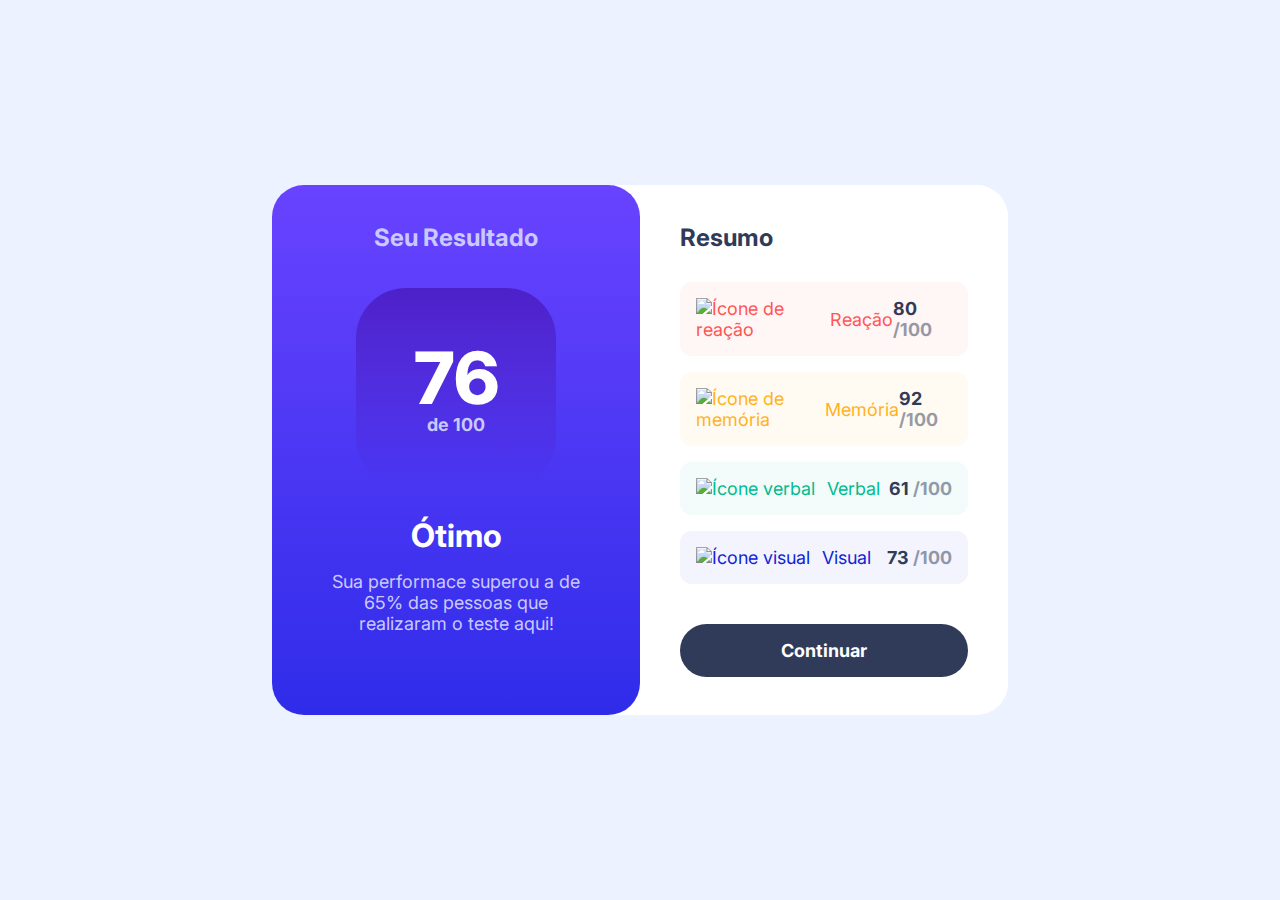
==== index.html @ 9bfc2f1f "arrumando" ====
<!DOCTYPE html>
<html lang="pt-BR">
<head>
    <meta charset="UTF-8">
    <meta name="viewport" content="width=device-width, initial-scale=1.0">
    <link rel="stylesheet" href="style.css">
    <link rel="preconnect" href="https://fonts.googleapis.com">
    <link rel="preconnect" href="https://fonts.gstatic.com" crossorigin>
    <link href="https://fonts.googleapis.com/css2?family=Inter:wght@100..900&family=Overpass:ital,wght@0,100..900;1,100..900&display=swap" rel="stylesheet">
    <title>Resultados</title>
</head>
<body>
    <main>
        <section class="resultado">
            <h1>Seu Resultado</h1>

            <div>
              <strong>76</strong>  
              <strong>de 100</strong>
            </div>


            <h2>Ótimo</h2>
            <p>Sua performace superou a de 65% das pessoas que realizaram o teste aqui!</p>
        </section>

        <section class="resumo">
            <h2>Resumo</h2>
             <div class="resumo_reacao">
                <div>
                    <img src="images/icon-reaction.svg" alt="Ícone de reação">
                <span>Reação</span>
                </div>
                
                <strong>80 <span>/100</span></strong>
             </div>
             <div class="resumo_memoria">
                <div>
                    <img src="images/icon-memory.svg" alt="Ícone de memória">
                <span>Memória</span>
                </div>
                
                <strong>92 <span>/100</span></strong>
             </div>
             <div class="resumo_verbal">
                <div>
                    <img src="images/icon-verbal.svg" alt="Ícone verbal">
                <span>Verbal</span>
                </div>
                
                <strong>61 <span>/100</span></strong>
             </div>
             <div class="resumo_visual">
                <div>
                    <img src="images/icon-visual.svg" alt="Ícone visual">
                <span>Visual</span>
                </div>
                
                <strong>73 <span>/100</span></strong>
             </div>

             <button>Continuar</button>

        </section>
    </main>
</body>
</html>
---- style.css ----
*{
    margin: 0;
    padding: 0;
    box-sizing: border-box;
    font-family: "Inter", sans-serif;
}

:root {
    font-size: 62.5%;
    --resultado-bg: linear-gradient(180deg, #75F  0%, #6943FF 0.01%, #2F2CE9 100%);
    --media-bg: linear-gradient(180deg, #4D21C9 0%, rgba(37, 33, 201, 0.00) 100%, rgba(37, 33, 201, 0.00) 100%);
    --white: #FFF;
    --light-blue: #CAC9FF;
    --dark-navy: #303B59;
    --resumo-div-bg: linear-gradient(0deg, rgba(255, 255, 255, 0.95) 0%,  rgba(255, 255, 255, 0.95) 100%);
    --reacao-bg: #FF5555;
    --memoria-bg: #FFB21E;
    --verbal-bg: #00BB8F;
    --visual-bg: #1125D6;
    --very-light-blue: #ECF2FF;
}

body{
    font-size: 1.6rem;
    background: var(--very-light-blue);
}

.resultado{
    padding-block: 2.4rem;
    background: var(--resultado-bg);
    text-align: center;
    color: var(--white);
    border-radius: 0 0 3.2rem 3.2rem;
}

.resultado h1{
    font-size: 1.8rem;
    color: var(--light-blue);
    margin-bottom: 2.5rem;
}

.resultado div{
    width: 14rem;
    height: 14rem;
    background: var(--media-bg);
    margin-inline: auto;
    border-radius: 50px;
    display: flex;
    flex-direction: column;
    justify-content: center;
    margin-bottom: 2.4rem;
}

.resultado div strong:nth-of-type(1){
    font-size: 5.6rem;
    font-weight: 800;
    line-height: 7.2rem;
}

.resultado div strong:nth-of-type(2){
    color: var(--light-blue);
}

.resultado h2{
    font-size: 2.4rem;
    margin-bottom: 1rem;
}

.resultado p{
    max-width: 26rem;
    margin-inline: auto;
    color: var(--light-blue);
}

.resumo{
    padding: 2.4rem 3.2rem;
    background: var(--white);
}

.resumo h2{
    color: var(--dark-navy);
    font-size: 1.8rem;
    margin-bottom: 2.5rem;
}

.resumo > div{
    display: flex;
    justify-content: space-between;
    align-items: center;
    padding: 1.6rem;
    border-radius: 1.2rem;
    margin-bottom: 1.6rem;
}

.resumo > div div {
    display: flex;
    align-items: center;
    gap: 1.2rem;
}

.resumo > div strong {
    color: var(--dark-navy);
}

.resumo > div strong span {
    opacity: 0.5;
}

.resumo_reacao{
background: var(--reacao-bg) var(--resumo-div-bg);
color: var(--reacao-bg);
}

.resumo_memoria {
    background: var(--memoria-bg) var(--resumo-div-bg);
    color: var(--memoria-bg);
}

.resumo_verbal {
    background: var(--verbal-bg) var(--resumo-div-bg);
    color: var(--verbal-bg);
}

.resumo_visual{
    background: var(--visual-bg) var(--resumo-div-bg);
    color: var(--visual-bg);
}

.resumo button {
   margin-top: o.8rem; 
   width: 100%;
   border: none;
   background: var(--dark-navy);
   color: var(--white);
   padding-block: 1.6rem;
   border-radius: 12.8rem;
   font-size: 1.8rem;
   font-weight: 700;
}

@media (min-width: 736px) {

    body{
        min-height: 100svh;
        display: flex;
        justify-content: center;
        align-items: center;
     }

     main{
        display:grid;
        grid-template-columns: 1fr 1fr;
        max-width: 736px;
        background: var(--white);
        border-radius: 3.2rem;
     }

     .resultado {
        padding-block: 3.8rem;
        border-radius: 3.2rem;
     }

     .resultado h1 {
        font-size: 2.4rem;
        margin-bottom: 3.6rem;
     }

     .resultado div {
        width: 20rem;
        height: 20rem;
        margin-bottom: 2.8rem;
     }

     .resultado div strong:nth-of-type(1) {
        font-size: 7.2rem;
     }

     .resultado div strong:nth-of-type(2) {
        font-size: 1.8rem;
     }


     .resultado h2 {
        font-size: 3.2rem;
        margin-bottom: 1.6rem;
     }
     .resultado p{
        font-size: 1.8rem;
     }
     .resumo {
        padding: 3.8rem 4rem;
        border-radius: 3.2rem;
     }
    
     .resumo h2 {
        font-size: 2.4rem;
        margin-bottom: 3rem;
     }

     .resumo div {
        font-size: 1.8rem;
     }

     .resumo button {
        margin-top: 2.4rem;
       
     }

     .resumo button:hover {
        background: var(--resultado-bg);
        cursor: pointer;
     }
}
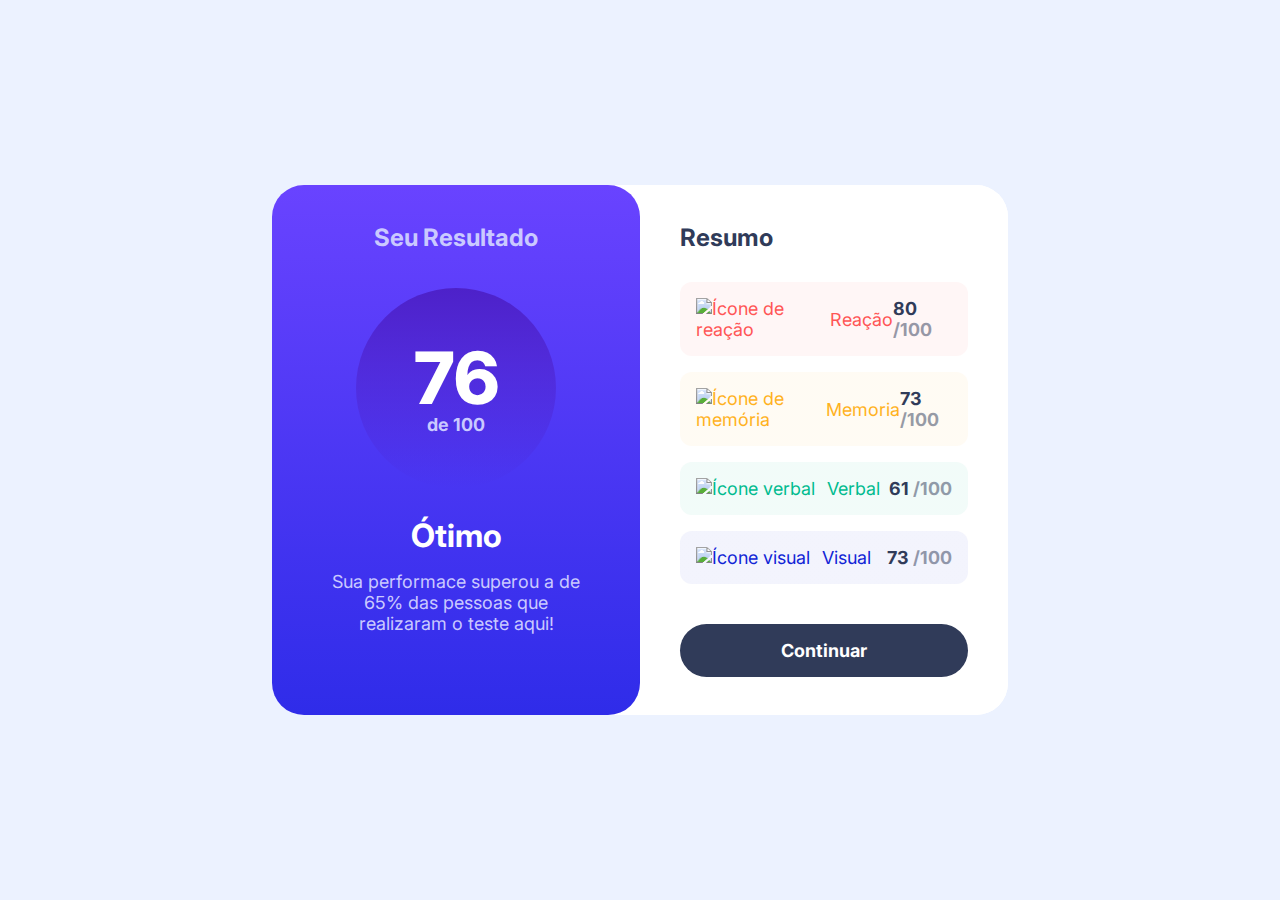
==== commit 2bdd0dd8: "corrigindo" ====
--- a/index.html
+++ b/index.html
@@ -32,23 +32,25 @@
                 <span>Reação</span>
                 </div>
                 
-                <strong>80 <span>/100</span></strong>
+                <strong> 80 <span> /100</span></strong>
              </div>
              <div class="resumo_memoria">
                 <div>
                     <img src="images/icon-memory.svg" alt="Ícone de memória">
-                <span>Memória</span>
+                    <span>Memoria</span>
                 </div>
                 
-                <strong>92 <span>/100</span></strong>
+                <strong>73 <span> /100</span></strong>
              </div>
+
              <div class="resumo_verbal">
                 <div>
                     <img src="images/icon-verbal.svg" alt="Ícone verbal">
                 <span>Verbal</span>
                 </div>
                 
-                <strong>61 <span>/100</span></strong>
+                <strong> 
+                    61 <span> /100</span></strong>
              </div>
              <div class="resumo_visual">
                 <div>
@@ -56,7 +58,7 @@
                 <span>Visual</span>
                 </div>
                 
-                <strong>73 <span>/100</span></strong>
+                <strong>73 <span> /100</span></strong>
              </div>
 
              <button>Continuar</button>
--- a/style.css
+++ b/style.css
@@ -44,7 +44,7 @@
     height: 14rem;
     background: var(--media-bg);
     margin-inline: auto;
-    border-radius: 50px;
+    border-radius: 50%;
     display: flex;
     flex-direction: column;
     justify-content: center;
